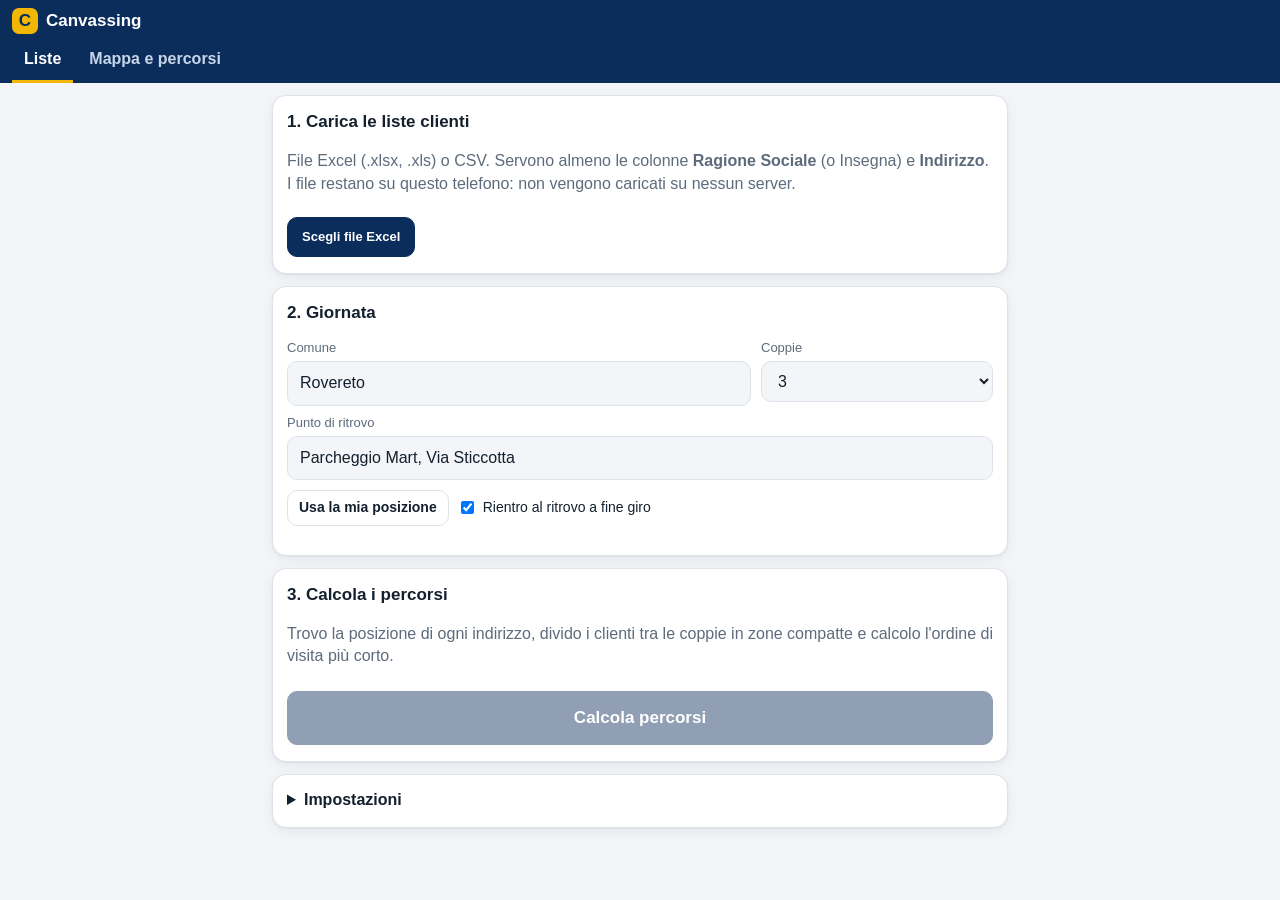
==== index.html @ 91e6b1b4 "Pagina guidata per collegare il Foglio Google da iPhone Co-Authored-By: Claude Opus 5.5 <noreply@ant" ====
<!doctype html>
<html lang="it">
<head>
<meta charset="utf-8">
<meta name="viewport" content="width=device-width,initial-scale=1,viewport-fit=cover">
<meta name="robots" content="noindex,nofollow">
<meta name="apple-mobile-web-app-capable" content="yes">
<meta name="mobile-web-app-capable" content="yes">
<meta name="apple-mobile-web-app-title" content="Canvassing">
<meta name="theme-color" content="#0b2d5b">
<title>Canvassing</title>
<link rel="icon" href="icon.png">
<link rel="apple-touch-icon" href="icon.png">
<link rel="manifest" href="manifest.json">
<link rel="stylesheet" href="vendor/leaflet.css">
<link rel="stylesheet" href="app.css?v=4">
</head>
<body>
<header id="top">
  <div class="brand"><span class="logo">C</span><span id="title">Canvassing</span></div>
  <nav id="tabs" class="tabs"></nav>
</header>

<main>
  <!-- Pagina liste (solo responsabile) -->
  <section id="pg-liste" class="page">
    <div class="card">
      <h2>1. Carica le liste clienti</h2>
      <p class="muted">File Excel (.xlsx, .xls) o CSV. Servono almeno le colonne <b>Ragione Sociale</b> (o Insegna) e <b>Indirizzo</b>. I file restano su questo telefono: non vengono caricati su nessun server.</p>
      <label class="btn primary file"><input id="file" type="file" accept=".xlsx,.xls,.xlsm,.csv,application/vnd.openxmlformats-officedocument.spreadsheetml.sheet,application/vnd.ms-excel,text/csv" multiple>Scegli file Excel</label>
      <div id="files"></div>
    </div>

    <div class="card">
      <h2>2. Giornata</h2>
      <div class="grid2">
        <label>Comune<input id="s-city" type="text" placeholder="es. Rovereto"></label>
        <label>Coppie<select id="s-k"><option>1</option><option>2</option><option selected>3</option><option>4</option><option>5</option><option>6</option></select></label>
      </div>
      <label>Punto di ritrovo<input id="s-meet" type="text" placeholder="es. Parcheggio Mart, Via Sticcotta"></label>
      <div class="row">
        <button id="b-meet-gps" class="btn small">Usa la mia posizione</button>
        <label class="chk"><input id="s-ret" type="checkbox" checked> Rientro al ritrovo a fine giro</label>
      </div>
      <p id="meet-info" class="muted small"></p>
    </div>

    <div class="card">
      <h2>3. Calcola i percorsi</h2>
      <p class="muted">Trovo la posizione di ogni indirizzo, divido i clienti tra le coppie in zone compatte e calcolo l'ordine di visita più corto.</p>
      <button id="b-calc" class="btn primary big" disabled>Calcola percorsi</button>
      <div id="progress" class="progress hidden"><div class="bar"><i></i></div><span></span></div>
      <div id="calc-msg"></div>
    </div>

    <div class="card">
      <details>
        <summary>Impostazioni</summary>
        <h3 class="sub">Esiti in tempo reale</h3>
        <p class="muted small">Incolla il link dell'app web del tuo Foglio Google (finisce con <b>/exec</b>). Gli esiti segnati dalle coppie arrivano nel foglio e nella tua mappa. Funziona per i percorsi calcolati e i link inviati dopo averlo salvato.</p>
        <label>Link Foglio Google<input id="s-sync" type="url" autocomplete="off" spellcheck="false" placeholder="https://script.google.com/macros/s/…/exec"></label>
        <div class="row"><button id="b-sync" class="btn small">Salva e prova il collegamento</button><a class="btn small ghost" href="setup.html">Come ottengo il link?</a></div>
        <div id="sheet-link" class="row"></div>
        <hr>
        <h3 class="sub">Mappa</h3>
        <p class="muted small">Di base l'app usa la mappa gratuita OpenStreetMap. Se hai una chiave API di Google Maps (Maps JavaScript API + Geocoding API), incollala qui: viene salvata solo su questo telefono.</p>
        <label>Chiave Google Maps (facoltativa)<input id="s-gkey" type="text" autocomplete="off" spellcheck="false" placeholder="AIza…"></label>
        <div class="row"><button id="b-gkey" class="btn small">Salva chiave</button><button id="b-gkey-del" class="btn small ghost">Torna a OpenStreetMap</button></div>
        <hr>
        <button id="b-reset" class="btn small danger">Cancella liste e percorsi da questo telefono</button>
      </details>
    </div>
  </section>

  <!-- Pagina mappa / itinerario -->
  <section id="pg-mappa" class="page hidden">
    <div id="mapwrap">
      <div id="map"></div>
      <div class="mapbtns">
        <button id="b-locate" class="mbtn" title="La mia posizione" aria-label="La mia posizione">◎</button>
        <button id="b-expand" class="mbtn" title="Ingrandisci mappa" aria-label="Ingrandisci mappa">⤢</button>
      </div>
      <div id="mapnote" class="mapnote"></div>
    </div>
    <div id="pairbar" class="pairbar"></div>
    <div id="panel"></div>
  </section>
</main>

<div id="toast" class="toast hidden"></div>
<div id="sheet" class="sheet hidden"><div class="sheet-in"></div></div>

<script src="vendor/leaflet.js"></script>
<script src="vendor/lz-string.min.js"></script>
<script src="app.js?v=4"></script>
</body>
</html>
---- vendor/leaflet.css ----
/* required styles */

.leaflet-pane,
.leaflet-tile,
.leaflet-marker-icon,
.leaflet-marker-shadow,
.leaflet-tile-container,
.leaflet-pane > svg,
.leaflet-pane > canvas,
.leaflet-zoom-box,
.leaflet-image-layer,
.leaflet-layer {
	position: absolute;
	left: 0;
	top: 0;
	}
.leaflet-container {
	overflow: hidden;
	}
.leaflet-tile,
.leaflet-marker-icon,
.leaflet-marker-shadow {
	-webkit-user-select: none;
	   -moz-user-select: none;
	        user-select: none;
	  -webkit-user-drag: none;
	}
/* Prevents IE11 from highlighting tiles in blue */
.leaflet-tile::selection {
	background: transparent;
}
/* Safari renders non-retina tile on retina better with this, but Chrome is worse */
.leaflet-safari .leaflet-tile {
	image-rendering: -webkit-optimize-contrast;
	}
/* hack that prevents hw layers "stretching" when loading new tiles */
.leaflet-safari .leaflet-tile-container {
	width: 1600px;
	height: 1600px;
	-webkit-transform-origin: 0 0;
	}
.leaflet-marker-icon,
.leaflet-marker-shadow {
	display: block;
	}
/* .leaflet-container svg: reset svg max-width decleration shipped in Joomla! (joomla.org) 3.x */
/* .leaflet-container img: map is broken in FF if you have max-width: 100% on tiles */
.leaflet-container .leaflet-overlay-pane svg {
	max-width: none !important;
	max-height: none !important;
	}
.leaflet-container .leaflet-marker-pane img,
.leaflet-container .leaflet-shadow-pane img,
.leaflet-container .leaflet-tile-pane img,
.leaflet-container img.leaflet-image-layer,
.leaflet-container .leaflet-tile {
	max-width: none !important;
	max-height: none !important;
	width: auto;
	padding: 0;
	}

.leaflet-container img.leaflet-tile {
	/* See: https://bugs.chromium.org/p/chromium/issues/detail?id=600120 */
	mix-blend-mode: plus-lighter;
}

.leaflet-container.leaflet-touch-zoom {
	-ms-touch-action: pan-x pan-y;
	touch-action: pan-x pan-y;
	}
.leaflet-container.leaflet-touch-drag {
	-ms-touch-action: pinch-zoom;
	/* Fallback for FF which doesn't support pinch-zoom */
	touch-action: none;
	touch-action: pinch-zoom;
}
.leaflet-container.leaflet-touch-drag.leaflet-touch-zoom {
	-ms-touch-action: none;
	touch-action: none;
}
.leaflet-container {
	-webkit-tap-highlight-color: transparent;
}
.leaflet-container a {
	-webkit-tap-highlight-color: rgba(51, 181, 229, 0.4);
}
.leaflet-tile {
	filter: inherit;
	visibility: hidden;
	}
.leaflet-tile-loaded {
	visibility: inherit;
	}
.leaflet-zoom-box {
	width: 0;
	height: 0;
	-moz-box-sizing: border-box;
	     box-sizing: border-box;
	z-index: 800;
	}
/* workaround for https://bugzilla.mozilla.org/show_bug.cgi?id=888319 */
.leaflet-overlay-pane svg {
	-moz-user-select: none;
	}

.leaflet-pane         { z-index: 400; }

.leaflet-tile-pane    { z-index: 200; }
.leaflet-overlay-pane { z-index: 400; }
.leaflet-shadow-pane  { z-index: 500; }
.leaflet-marker-pane  { z-index: 600; }
.leaflet-tooltip-pane   { z-index: 650; }
.leaflet-popup-pane   { z-index: 700; }

.leaflet-map-pane canvas { z-index: 100; }
.leaflet-map-pane svg    { z-index: 200; }

.leaflet-vml-shape {
	width: 1px;
	height: 1px;
	}
.lvml {
	behavior: url(#default#VML);
	display: inline-block;
	position: absolute;
	}


/* control positioning */

.leaflet-control {
	position: relative;
	z-index: 800;
	pointer-events: visiblePainted; /* IE 9-10 doesn't have auto */
	pointer-events: auto;
	}
.leaflet-top,
.leaflet-bottom {
	position: absolute;
	z-index: 1000;
	pointer-events: none;
	}
.leaflet-top {
	top: 0;
	}
.leaflet-right {
	right: 0;
	}
.leaflet-bottom {
	bottom: 0;
	}
.leaflet-left {
	left: 0;
	}
.leaflet-control {
	float: left;
	clear: both;
	}
.leaflet-right .leaflet-control {
	float: right;
	}
.leaflet-top .leaflet-control {
	margin-top: 10px;
	}
.leaflet-bottom .leaflet-control {
	margin-bottom: 10px;
	}
.leaflet-left .leaflet-control {
	margin-left: 10px;
	}
.leaflet-right .leaflet-control {
	margin-right: 10px;
	}


/* zoom and fade animations */

.leaflet-fade-anim .leaflet-popup {
	opacity: 0;
	-webkit-transition: opacity 0.2s linear;
	   -moz-transition: opacity 0.2s linear;
	        transition: opacity 0.2s linear;
	}
.leaflet-fade-anim .leaflet-map-pane .leaflet-popup {
	opacity: 1;
	}
.leaflet-zoom-animated {
	-webkit-transform-origin: 0 0;
	    -ms-transform-origin: 0 0;
	        transform-origin: 0 0;
	}
svg.leaflet-zoom-animated {
	will-change: transform;
}

.leaflet-zoom-anim .leaflet-zoom-animated {
	-webkit-transition: -webkit-transform 0.25s cubic-bezier(0,0,0.25,1);
	   -moz-transition:    -moz-transform 0.25s cubic-bezier(0,0,0.25,1);
	        transition:         transform 0.25s cubic-bezier(0,0,0.25,1);
	}
.leaflet-zoom-anim .leaflet-tile,
.leaflet-pan-anim .leaflet-tile {
	-webkit-transition: none;
	   -moz-transition: none;
	        transition: none;
	}

.leaflet-zoom-anim .leaflet-zoom-hide {
	visibility: hidden;
	}


/* cursors */

.leaflet-interactive {
	cursor: pointer;
	}
.leaflet-grab {
	cursor: -webkit-grab;
	cursor:    -moz-grab;
	cursor:         grab;
	}
.leaflet-crosshair,
.leaflet-crosshair .leaflet-interactive {
	cursor: crosshair;
	}
.leaflet-popup-pane,
.leaflet-control {
	cursor: auto;
	}
.leaflet-dragging .leaflet-grab,
.leaflet-dragging .leaflet-grab .leaflet-interactive,
.leaflet-dragging .leaflet-marker-draggable {
	cursor: move;
	cursor: -webkit-grabbing;
	cursor:    -moz-grabbing;
	cursor:         grabbing;
	}

/* marker & overlays interactivity */
.leaflet-marker-icon,
.leaflet-marker-shadow,
.leaflet-image-layer,
.leaflet-pane > svg path,
.leaflet-tile-container {
	pointer-events: none;
	}

.leaflet-marker-icon.leaflet-interactive,
.leaflet-image-layer.leaflet-interactive,
.leaflet-pane > svg path.leaflet-interactive,
svg.leaflet-image-layer.leaflet-interactive path {
	pointer-events: visiblePainted; /* IE 9-10 doesn't have auto */
	pointer-events: auto;
	}

/* visual tweaks */

.leaflet-container {
	background: #ddd;
	outline-offset: 1px;
	}
.leaflet-container a {
	color: #0078A8;
	}
.leaflet-zoom-box {
	border: 2px dotted #38f;
	background: rgba(255,255,255,0.5);
	}


/* general typography */
.leaflet-container {
	font-family: "Helvetica Neue", Arial, Helvetica, sans-serif;
	font-size: 12px;
	font-size: 0.75rem;
	line-height: 1.5;
	}


/* general toolbar styles */

.leaflet-bar {
	box-shadow: 0 1px 5px rgba(0,0,0,0.65);
	border-radius: 4px;
	}
.leaflet-bar a {
	background-color: #fff;
	border-bottom: 1px solid #ccc;
	width: 26px;
	height: 26px;
	line-height: 26px;
	display: block;
	text-align: center;
	text-decoration: none;
	color: black;
	}
.leaflet-bar a,
.leaflet-control-layers-toggle {
	background-position: 50% 50%;
	background-repeat: no-repeat;
	display: block;
	}
.leaflet-bar a:hover,
.leaflet-bar a:focus {
	background-color: #f4f4f4;
	}
.leaflet-bar a:first-child {
	border-top-left-radius: 4px;
	border-top-right-radius: 4px;
	}
.leaflet-bar a:last-child {
	border-bottom-left-radius: 4px;
	border-bottom-right-radius: 4px;
	border-bottom: none;
	}
.leaflet-bar a.leaflet-disabled {
	cursor: default;
	background-color: #f4f4f4;
	color: #bbb;
	}

.leaflet-touch .leaflet-bar a {
	width: 30px;
	height: 30px;
	line-height: 30px;
	}
.leaflet-touch .leaflet-bar a:first-child {
	border-top-left-radius: 2px;
	border-top-right-radius: 2px;
	}
.leaflet-touch .leaflet-bar a:last-child {
	border-bottom-left-radius: 2px;
	border-bottom-right-radius: 2px;
	}

/* zoom control */

.leaflet-control-zoom-in,
.leaflet-control-zoom-out {
	font: bold 18px 'Lucida Console', Monaco, monospace;
	text-indent: 1px;
	}

.leaflet-touch .leaflet-control-zoom-in, .leaflet-touch .leaflet-control-zoom-out  {
	font-size: 22px;
	}


/* layers control */

.leaflet-control-layers {
	box-shadow: 0 1px 5px rgba(0,0,0,0.4);
	background: #fff;
	border-radius: 5px;
	}
.leaflet-control-layers-toggle {
	background-image: url(images/layers.png);
	width: 36px;
	height: 36px;
	}
.leaflet-retina .leaflet-control-layers-toggle {
	background-image: url(images/layers-2x.png);
	background-size: 26px 26px;
	}
.leaflet-touch .leaflet-control-layers-toggle {
	width: 44px;
	height: 44px;
	}
.leaflet-control-layers .leaflet-control-layers-list,
.leaflet-control-layers-expanded .leaflet-control-layers-toggle {
	display: none;
	}
.leaflet-control-layers-expanded .leaflet-control-layers-list {
	display: block;
	position: relative;
	}
.leaflet-control-layers-expanded {
	padding: 6px 10px 6px 6px;
	color: #333;
	background: #fff;
	}
.leaflet-control-layers-scrollbar {
	overflow-y: scroll;
	overflow-x: hidden;
	padding-right: 5px;
	}
.leaflet-control-layers-selector {
	margin-top: 2px;
	position: relative;
	top: 1px;
	}
.leaflet-control-layers label {
	display: block;
	font-size: 13px;
	font-size: 1.08333em;
	}
.leaflet-control-layers-separator {
	height: 0;
	border-top: 1px solid #ddd;
	margin: 5px -10px 5px -6px;
	}

/* Default icon URLs */
.leaflet-default-icon-path { /* used only in path-guessing heuristic, see L.Icon.Default */
	background-image: url(images/marker-icon.png);
	}


/* attribution and scale controls */

.leaflet-container .leaflet-control-attribution {
	background: #fff;
	background: rgba(255, 255, 255, 0.8);
	margin: 0;
	}
.leaflet-control-attribution,
.leaflet-control-scale-line {
	padding: 0 5px;
	color: #333;
	line-height: 1.4;
	}
.leaflet-control-attribution a {
	text-decoration: none;
	}
.leaflet-control-attribution a:hover,
.leaflet-control-attribution a:focus {
	text-decoration: underline;
	}
.leaflet-attribution-flag {
	display: inline !important;
	vertical-align: baseline !important;
	width: 1em;
	height: 0.6669em;
	}
.leaflet-left .leaflet-control-scale {
	margin-left: 5px;
	}
.leaflet-bottom .leaflet-control-scale {
	margin-bottom: 5px;
	}
.leaflet-control-scale-line {
	border: 2px solid #777;
	border-top: none;
	line-height: 1.1;
	padding: 2px 5px 1px;
	white-space: nowrap;
	-moz-box-sizing: border-box;
	     box-sizing: border-box;
	background: rgba(255, 255, 255, 0.8);
	text-shadow: 1px 1px #fff;
	}
.leaflet-control-scale-line:not(:first-child) {
	border-top: 2px solid #777;
	border-bottom: none;
	margin-top: -2px;
	}
.leaflet-control-scale-line:not(:first-child):not(:last-child) {
	border-bottom: 2px solid #777;
	}

.leaflet-touch .leaflet-control-attribution,
.leaflet-touch .leaflet-control-layers,
.leaflet-touch .leaflet-bar {
	box-shadow: none;
	}
.leaflet-touch .leaflet-control-layers,
.leaflet-touch .leaflet-bar {
	border: 2px solid rgba(0,0,0,0.2);
	background-clip: padding-box;
	}


/* popup */

.leaflet-popup {
	position: absolute;
	text-align: center;
	margin-bottom: 20px;
	}
.leaflet-popup-content-wrapper {
	padding: 1px;
	text-align: left;
	border-radius: 12px;
	}
.leaflet-popup-content {
	margin: 13px 24px 13px 20px;
	line-height: 1.3;
	font-size: 13px;
	font-size: 1.08333em;
	min-height: 1px;
	}
.leaflet-popup-content p {
	margin: 17px 0;
	margin: 1.3em 0;
	}
.leaflet-popup-tip-container {
	width: 40px;
	height: 20px;
	position: absolute;
	left: 50%;
	margin-top: -1px;
	margin-left: -20px;
	overflow: hidden;
	pointer-events: none;
	}
.leaflet-popup-tip {
	width: 17px;
	height: 17px;
	padding: 1px;

	margin: -10px auto 0;
	pointer-events: auto;

	-webkit-transform: rotate(45deg);
	   -moz-transform: rotate(45deg);
	    -ms-transform: rotate(45deg);
	        transform: rotate(45deg);
	}
.leaflet-popup-content-wrapper,
.leaflet-popup-tip {
	background: white;
	color: #333;
	box-shadow: 0 3px 14px rgba(0,0,0,0.4);
	}
.leaflet-container a.leaflet-popup-close-button {
	position: absolute;
	top: 0;
	right: 0;
	border: none;
	text-align: center;
	width: 24px;
	height: 24px;
	font: 16px/24px Tahoma, Verdana, sans-serif;
	color: #757575;
	text-decoration: none;
	background: transparent;
	}
.leaflet-container a.leaflet-popup-close-button:hover,
.leaflet-container a.leaflet-popup-close-button:focus {
	color: #585858;
	}
.leaflet-popup-scrolled {
	overflow: auto;
	}

.leaflet-oldie .leaflet-popup-content-wrapper {
	-ms-zoom: 1;
	}
.leaflet-oldie .leaflet-popup-tip {
	width: 24px;
	margin: 0 auto;

	-ms-filter: "progid:DXImageTransform.Microsoft.Matrix(M11=0.70710678, M12=0.70710678, M21=-0.70710678, M22=0.70710678)";
	filter: progid:DXImageTransform.Microsoft.Matrix(M11=0.70710678, M12=0.70710678, M21=-0.70710678, M22=0.70710678);
	}

.leaflet-oldie .leaflet-control-zoom,
.leaflet-oldie .leaflet-control-layers,
.leaflet-oldie .leaflet-popup-content-wrapper,
.leaflet-oldie .leaflet-popup-tip {
	border: 1px solid #999;
	}


/* div icon */

.leaflet-div-icon {
	background: #fff;
	border: 1px solid #666;
	}


/* Tooltip */
/* Base styles for the element that has a tooltip */
.leaflet-tooltip {
	position: absolute;
	padding: 6px;
	background-color: #fff;
	border: 1px solid #fff;
	border-radius: 3px;
	color: #222;
	white-space: nowrap;
	-webkit-user-select: none;
	-moz-user-select: none;
	-ms-user-select: none;
	user-select: none;
	pointer-events: none;
	box-shadow: 0 1px 3px rgba(0,0,0,0.4);
	}
.leaflet-tooltip.leaflet-interactive {
	cursor: pointer;
	pointer-events: auto;
	}
.leaflet-tooltip-top:before,
.leaflet-tooltip-bottom:before,
.leaflet-tooltip-left:before,
.leaflet-tooltip-right:before {
	position: absolute;
	pointer-events: none;
	border: 6px solid transparent;
	background: transparent;
	content: "";
	}

/* Directions */

.leaflet-tooltip-bottom {
	margin-top: 6px;
}
.leaflet-tooltip-top {
	margin-top: -6px;
}
.leaflet-tooltip-bottom:before,
.leaflet-tooltip-top:before {
	left: 50%;
	margin-left: -6px;
	}
.leaflet-tooltip-top:before {
	bottom: 0;
	margin-bottom: -12px;
	border-top-color: #fff;
	}
.leaflet-tooltip-bottom:before {
	top: 0;
	margin-top: -12px;
	margin-left: -6px;
	border-bottom-color: #fff;
	}
.leaflet-tooltip-left {
	margin-left: -6px;
}
.leaflet-tooltip-right {
	margin-left: 6px;
}
.leaflet-tooltip-left:before,
.leaflet-tooltip-right:before {
	top: 50%;
	margin-top: -6px;
	}
.leaflet-tooltip-left:before {
	right: 0;
	margin-right: -12px;
	border-left-color: #fff;
	}
.leaflet-tooltip-right:before {
	left: 0;
	margin-left: -12px;
	border-right-color: #fff;
	}

/* Printing */

@media print {
	/* Prevent printers from removing background-images of controls. */
	.leaflet-control {
		-webkit-print-color-adjust: exact;
		print-color-adjust: exact;
		}
	}
---- app.css ----
:root{
  --bg:#f3f5f8; --card:#fff; --ink:#14202e; --muted:#5d6b7c; --line:#dde3ea;
  --brand:#0b2d5b; --accent:#f2b705; --ok:#15803d; --ko:#b91c1c; --warn:#b45309;
  --r:14px; --sh:0 1px 2px rgba(10,30,60,.06),0 4px 14px rgba(10,30,60,.06);
}
@media (prefers-color-scheme: dark){
  :root{ --bg:#0e141b; --card:#18212c; --ink:#e8eef5; --muted:#9aa8b8; --line:#2a3644; --brand:#0b2d5b; --sh:none; }
}
*{box-sizing:border-box}
html,body{margin:0;min-height:100%}
body{-webkit-tap-highlight-color:transparent;overscroll-behavior-y:none;background:var(--bg);color:var(--ink);font:16px/1.4 -apple-system,BlinkMacSystemFont,"Segoe UI",Roboto,Helvetica,Arial,sans-serif;-webkit-text-size-adjust:100%}
button,input,select{font:inherit;color:inherit}
header{position:sticky;top:0;z-index:1000;background:var(--brand);color:#fff;padding:calc(env(safe-area-inset-top) + 8px) 12px 0}
.brand{display:flex;align-items:center;gap:8px;font-weight:700;font-size:17px;padding-bottom:6px}
.logo{display:inline-grid;place-items:center;width:26px;height:26px;border-radius:7px;background:var(--accent);color:var(--brand);font-weight:800}
.tabs{display:flex;gap:4px;overflow-x:auto}
.tabs button{background:none;border:0;color:#c9d6ea;padding:8px 12px 10px;border-bottom:3px solid transparent;font-weight:600;white-space:nowrap}
.tabs button.on{color:#fff;border-color:var(--accent)}
main{max-width:760px;margin:0 auto}
.page{padding:12px 12px calc(24px + env(safe-area-inset-bottom))}
#pg-mappa{padding:0}
.hidden{display:none!important}
.card{background:var(--card);border-radius:var(--r);box-shadow:var(--sh);padding:14px 14px 16px;margin-bottom:12px;border:1px solid var(--line)}
.card h2{font-size:17px;margin:0 0 6px}
.muted{color:var(--muted)} .small{font-size:13px}
label{display:block;font-size:13px;color:var(--muted);margin:8px 0 0}
label input[type=text],label input[type=url],label select{display:block;width:100%;margin-top:4px;padding:10px 12px;border:1px solid var(--line);border-radius:10px;background:var(--bg);font-size:16px;color:var(--ink)}
.grid2{display:grid;grid-template-columns:2fr 1fr;gap:10px}
.row{display:flex;flex-wrap:wrap;gap:8px;align-items:center;margin-top:10px}
.chk{display:flex;align-items:center;gap:6px;margin:0;font-size:14px;color:var(--ink)}
.btn{display:inline-flex;align-items:center;justify-content:center;gap:6px;border:1px solid var(--line);background:var(--card);border-radius:10px;padding:10px 14px;font-weight:600;cursor:pointer;text-decoration:none;color:var(--ink)}
.btn.primary{background:var(--brand);border-color:var(--brand);color:#fff}
.btn.big{width:100%;padding:14px;font-size:17px;margin-top:8px}
.btn.small{padding:7px 11px;font-size:14px}
.btn.ghost{background:transparent}
.btn.danger{color:var(--ko);border-color:#f3c4c4}
.btn:disabled{opacity:.45}
.btn.file{position:relative;overflow:hidden;margin-top:6px}
.btn.file input{position:absolute;inset:0;opacity:0}
hr{border:0;border-top:1px solid var(--line);margin:14px 0}
details summary{font-weight:700;cursor:pointer}
.filerow{display:flex;gap:8px;align-items:center;border:1px solid var(--line);border-radius:10px;padding:8px 10px;margin-top:8px}
.filerow .nm{flex:1;min-width:0}
.filerow .nm b{display:block;overflow:hidden;text-overflow:ellipsis;white-space:nowrap}
.filerow input{width:74px;padding:6px 8px;border:1px solid var(--line);border-radius:8px;background:var(--bg);text-transform:uppercase;font-size:14px}
.filerow button{border:0;background:none;color:var(--ko);font-size:20px;padding:4px}
.progress{margin-top:12px}
.progress .bar{height:8px;background:var(--line);border-radius:5px;overflow:hidden}
.progress .bar i{display:block;height:100%;width:0;background:var(--accent);transition:width .2s}
.progress span{font-size:13px;color:var(--muted)}
.msg{margin-top:10px;padding:10px 12px;border-radius:10px;font-size:14px;background:var(--bg)}
.msg.warn{background:#fff6e5;color:#7a4a00} .msg.err{background:#fde8e8;color:#8a1111} .msg.ok{background:#e7f6ec;color:#11592c}
@media (prefers-color-scheme: dark){.msg.warn{background:#3a2c10;color:#ffd58a}.msg.err{background:#3d1717;color:#ffb4b4}.msg.ok{background:#12301e;color:#9be2b4}}

/* mappa */
#mapwrap{position:relative;height:46vh;min-height:260px;background:#dfe5ea}
#mapwrap.full{height:calc(100vh - var(--hh,92px));height:calc(100dvh - var(--hh,92px))}
#map{position:absolute;inset:0}
.mapbtns{position:absolute;right:10px;top:10px;z-index:900;display:flex;flex-direction:column;gap:8px}
.mbtn{width:42px;height:42px;border-radius:21px;border:0;background:#fff;color:#0b2d5b;font-size:21px;box-shadow:0 2px 8px rgba(0,0,0,.25)}
.mapnote{position:absolute;left:8px;bottom:6px;z-index:900;font-size:11px;background:rgba(255,255,255,.85);color:#333;padding:2px 6px;border-radius:6px;max-width:70%}
.mapnote:empty{display:none}
.pin{width:28px;height:28px;border-radius:50%;color:#fff;font:700 13px/24px -apple-system,Segoe UI,Roboto,sans-serif;text-align:center;border:2px solid #fff;box-shadow:0 1px 4px rgba(0,0,0,.45)}
.pin.done{opacity:.45}
.pin.sel{transform:scale(1.25);box-shadow:0 0 0 4px rgba(242,183,5,.8)}
.pin.meet{background:#111!important;width:30px;height:30px;line-height:26px;border-radius:8px}
.me{width:18px;height:18px;border-radius:50%;background:#1a73e8;border:3px solid #fff;box-shadow:0 0 0 6px rgba(26,115,232,.25)}
.leaflet-div-icon{background:none;border:0}

.pairbar{display:flex;gap:6px;overflow-x:auto;padding:10px 12px;background:var(--card);border-bottom:1px solid var(--line);position:sticky;top:var(--hh,84px);z-index:800}
.pairbar button{flex:0 0 auto;border:2px solid var(--c,#999);background:transparent;color:var(--ink);border-radius:20px;padding:6px 12px;font-weight:700;font-size:14px}
.pairbar button.on{background:var(--c);color:#fff}
#panel{padding:10px 12px calc(30px + env(safe-area-inset-bottom))}
.sum{display:flex;flex-wrap:wrap;gap:8px 14px;font-size:14px;color:var(--muted);margin:2px 0 10px}
.sum b{color:var(--ink)}
.acts{display:flex;flex-wrap:wrap;gap:8px;margin-bottom:12px}
.next{border:2px solid var(--accent);background:var(--card);border-radius:var(--r);padding:12px;margin-bottom:12px}
.next h3{margin:0 0 4px;font-size:13px;text-transform:uppercase;letter-spacing:.04em;color:var(--warn)}
.stop{background:var(--card);border:1px solid var(--line);border-radius:var(--r);margin-bottom:10px;overflow:hidden}
.stop.sel{border-color:var(--accent);box-shadow:0 0 0 2px var(--accent)}
.stop .hd{display:flex;gap:10px;align-items:flex-start;padding:10px 12px 6px}
.num{flex:0 0 auto;width:30px;height:30px;border-radius:50%;color:#fff;font-weight:800;display:grid;place-items:center;font-size:14px}
.stop .addr{font-weight:700}
.stop .meta{font-size:12px;color:var(--muted)}
.prec-via{color:var(--warn)} .prec-zona{color:var(--ko)}
.acc{padding:8px 12px;border-top:1px dashed var(--line)}
.acc .rs{font-weight:600}
.tag{display:inline-block;font-size:11px;font-weight:700;padding:1px 6px;border-radius:5px;background:#e6edf7;color:#0b2d5b;margin-right:4px;vertical-align:1px}
.tag.NBC{background:#fde9cf;color:#8a4b00}
.esiti{display:flex;flex-wrap:wrap;gap:6px;margin-top:8px}
.esiti button{border:1px solid var(--line);background:var(--bg);border-radius:16px;padding:5px 10px;font-size:13px;font-weight:600}
.esiti button.on{background:var(--brand);border-color:var(--brand);color:#fff}
.esiti button.on[data-e="Interessato"],.esiti button.on[data-e="Tessera / ordine fatto"]{background:var(--ok);border-color:var(--ok)}
.esiti button.on[data-e="Non interessato"],.esiti button.on[data-e="Chiuso / cessato"]{background:var(--ko);border-color:var(--ko)}
.note{width:100%;margin-top:6px;padding:7px 9px;border:1px solid var(--line);border-radius:8px;background:var(--bg);font-size:15px;color:var(--ink)}
.stop .ft{display:flex;gap:8px;padding:8px 12px 12px;flex-wrap:wrap}
.nav{background:#1a73e8;border-color:#1a73e8;color:#fff}
.mgr{display:flex;gap:6px;flex-wrap:wrap;align-items:center;font-size:13px;padding:0 12px 10px}
.mgr select{padding:5px 8px;border-radius:8px;border:1px solid var(--line);background:var(--bg);font-size:13px;color:var(--ink)}
.legs a{margin:0 6px 6px 0}
.toast{position:fixed;left:50%;bottom:calc(20px + env(safe-area-inset-bottom));transform:translateX(-50%);background:#14202e;color:#fff;padding:10px 16px;border-radius:12px;z-index:3000;font-size:14px;max-width:90vw;box-shadow:0 4px 16px rgba(0,0,0,.3)}
.sheet{position:fixed;inset:0;background:rgba(0,0,0,.45);z-index:2500;display:flex;align-items:flex-end;justify-content:center}
.sheet-in{background:var(--card);width:100%;max-width:640px;border-radius:18px 18px 0 0;padding:16px 16px calc(20px + env(safe-area-inset-bottom));max-height:85vh;overflow:auto}
.sheet-in h3{margin:0 0 10px}
.sheet-in .btn{width:100%;margin-top:8px}
.empty{text-align:center;padding:30px 16px;color:var(--muted)}
table.cl{width:100%;border-collapse:collapse;font-size:13px;margin-top:8px}
table.cl td{border-top:1px solid var(--line);padding:5px 4px;vertical-align:top}

/* fluidità */
button,a,.btn,select,label{touch-action:manipulation}
.btn,.esiti button,.pairbar button,.mbtn{transition:transform .08s ease,background-color .15s ease,color .15s ease,border-color .15s ease}
.btn:active,.esiti button:active,.pairbar button:active,.mbtn:active{transform:scale(.96)}
html{scroll-behavior:smooth}
#mapwrap{transition:height .28s ease}
.stop{content-visibility:auto;contain-intrinsic-size:auto 230px;transition:opacity .2s ease,box-shadow .2s ease,border-color .2s ease}
.stop.done{opacity:.75}
.stop.done .hd .num{filter:grayscale(.6)}
body.hide-done .stop.done{display:none}
.esiti{flex-wrap:nowrap;overflow-x:auto;-webkit-overflow-scrolling:touch;scrollbar-width:none;margin-right:-12px;padding-right:12px}
.esiti::-webkit-scrollbar{display:none}
.esiti button{flex:0 0 auto;min-height:36px}
.pairbar{scrollbar-width:none}.pairbar::-webkit-scrollbar{display:none}
.tabs{scrollbar-width:none}.tabs::-webkit-scrollbar{display:none}
.prec-ok{color:var(--ok)}
.leaflet-marker-icon .pin{transition:transform .15s ease,opacity .2s ease}
.leaflet-fade-anim .leaflet-tile{will-change:opacity}
.sheet{animation:fadein .15s ease}.sheet-in{animation:slideup .22s ease}
@keyframes fadein{from{opacity:0}}@keyframes slideup{from{transform:translateY(40px);opacity:.4}}
.sub{font-size:14px;margin:14px 0 2px}
.sync{display:inline-block;width:9px;height:9px;border-radius:50%;margin-right:5px;vertical-align:0;background:var(--ok)}
.sync.off{background:var(--warn)}
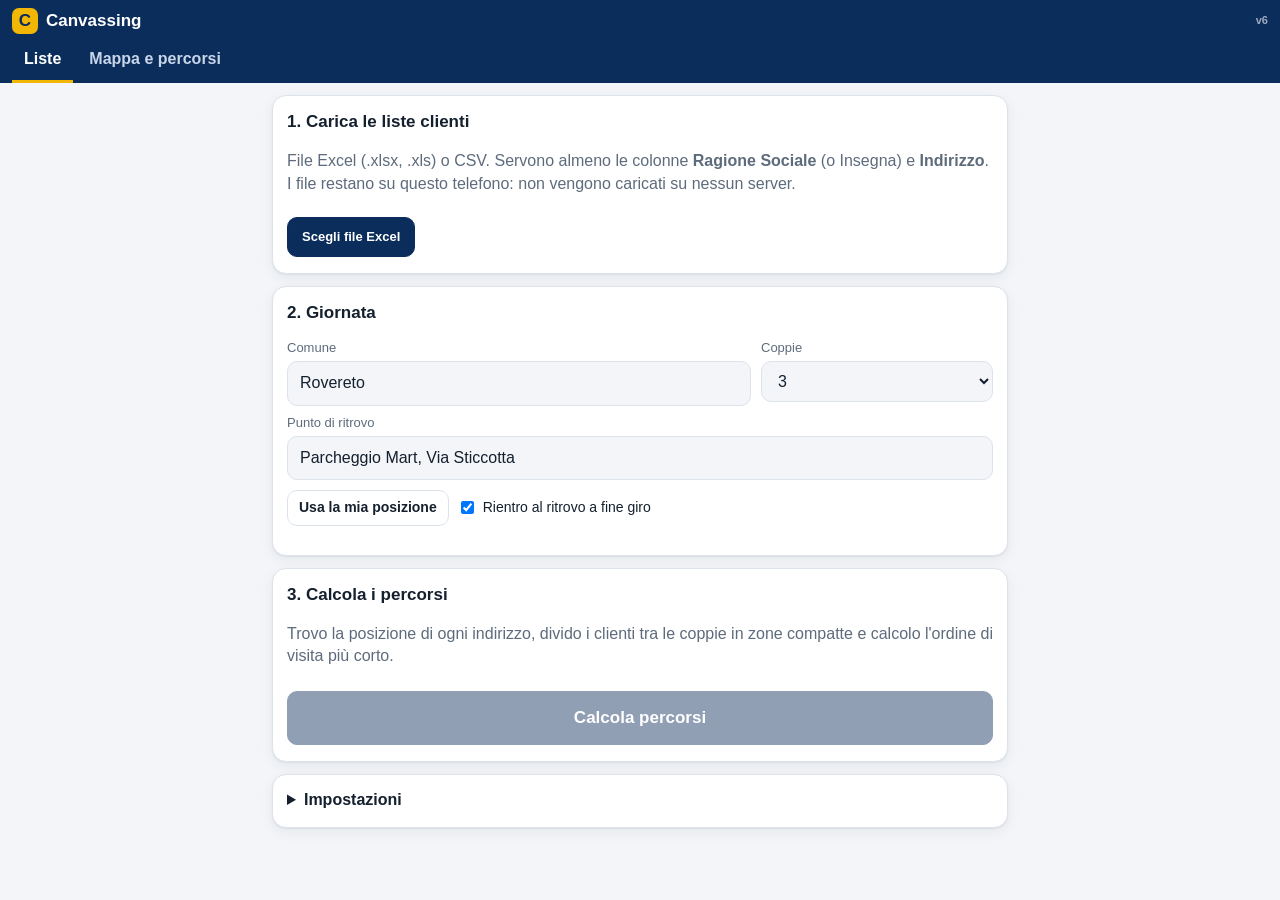
==== commit 451391c0: "Link coppie più corti e numero di versione visibile Co-Authored-By: Claude Opus 5.5 <noreply@anthrop" ====
--- a/index.html
+++ b/index.html
@@ -13,11 +13,11 @@
 <link rel="apple-touch-icon" href="icon.png">
 <link rel="manifest" href="manifest.json">
 <link rel="stylesheet" href="vendor/leaflet.css">
-<link rel="stylesheet" href="app.css?v=4">
+<link rel="stylesheet" href="app.css?v=6">
 </head>
 <body>
 <header id="top">
-  <div class="brand"><span class="logo">C</span><span id="title">Canvassing</span></div>
+  <div class="brand"><span class="logo">C</span><span id="title">Canvassing</span><span style="margin-left:auto;font-size:11px;font-weight:600;opacity:.6">v6</span></div>
   <nav id="tabs" class="tabs"></nav>
 </header>
 
@@ -92,6 +92,6 @@
 
 <script src="vendor/leaflet.js"></script>
 <script src="vendor/lz-string.min.js"></script>
-<script src="app.js?v=4"></script>
+<script src="app.js?v=6"></script>
 </body>
 </html>
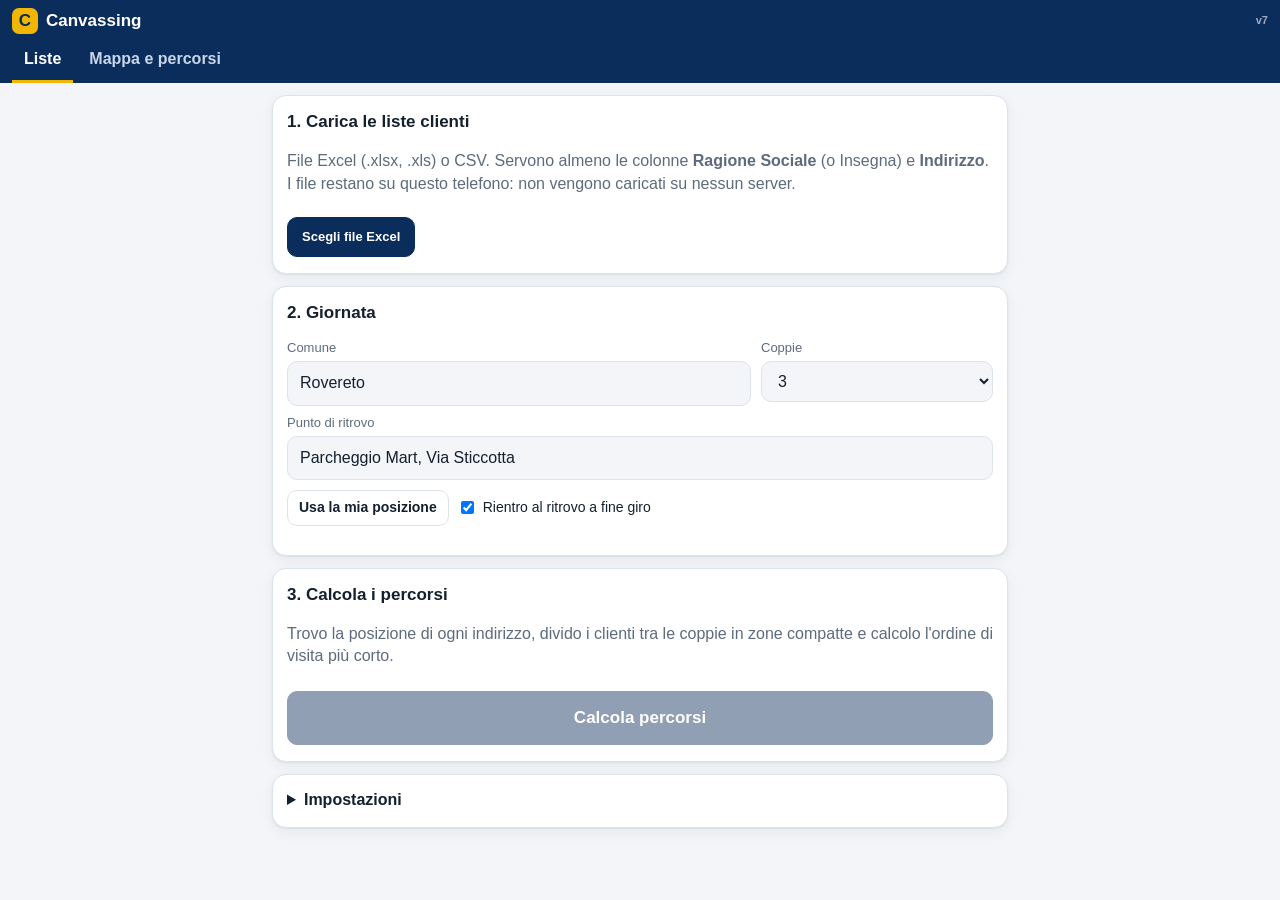
==== commit 1e7d113d: "v7: funziona con poco segnale, note salvate mentre si scrive, ID clienti univoci, link coppia protet" ====
--- a/index.html
+++ b/index.html
@@ -13,11 +13,11 @@
 <link rel="apple-touch-icon" href="icon.png">
 <link rel="manifest" href="manifest.json">
 <link rel="stylesheet" href="vendor/leaflet.css">
-<link rel="stylesheet" href="app.css?v=6">
+<link rel="stylesheet" href="app.css?v=7">
 </head>
 <body>
 <header id="top">
-  <div class="brand"><span class="logo">C</span><span id="title">Canvassing</span><span style="margin-left:auto;font-size:11px;font-weight:600;opacity:.6">v6</span></div>
+  <div class="brand"><span class="logo">C</span><span id="title">Canvassing</span><span style="margin-left:auto;font-size:11px;font-weight:600;opacity:.6">v7</span></div>
   <nav id="tabs" class="tabs"></nav>
 </header>
 
@@ -92,6 +92,6 @@
 
 <script src="vendor/leaflet.js"></script>
 <script src="vendor/lz-string.min.js"></script>
-<script src="app.js?v=6"></script>
+<script src="app.js?v=7"></script>
 </body>
 </html>
--- a/app.css
+++ b/app.css
@@ -130,3 +130,5 @@
 .sub{font-size:14px;margin:14px 0 2px}
 .sync{display:inline-block;width:9px;height:9px;border-radius:50%;margin-right:5px;vertical-align:0;background:var(--ok)}
 .sync.off{background:var(--warn)}
+.pbar{flex:1 1 100%;order:9;height:6px;border-radius:4px;background:var(--line);overflow:hidden}
+.pbar i{display:block;height:100%;width:0;border-radius:4px;transition:width .35s ease}
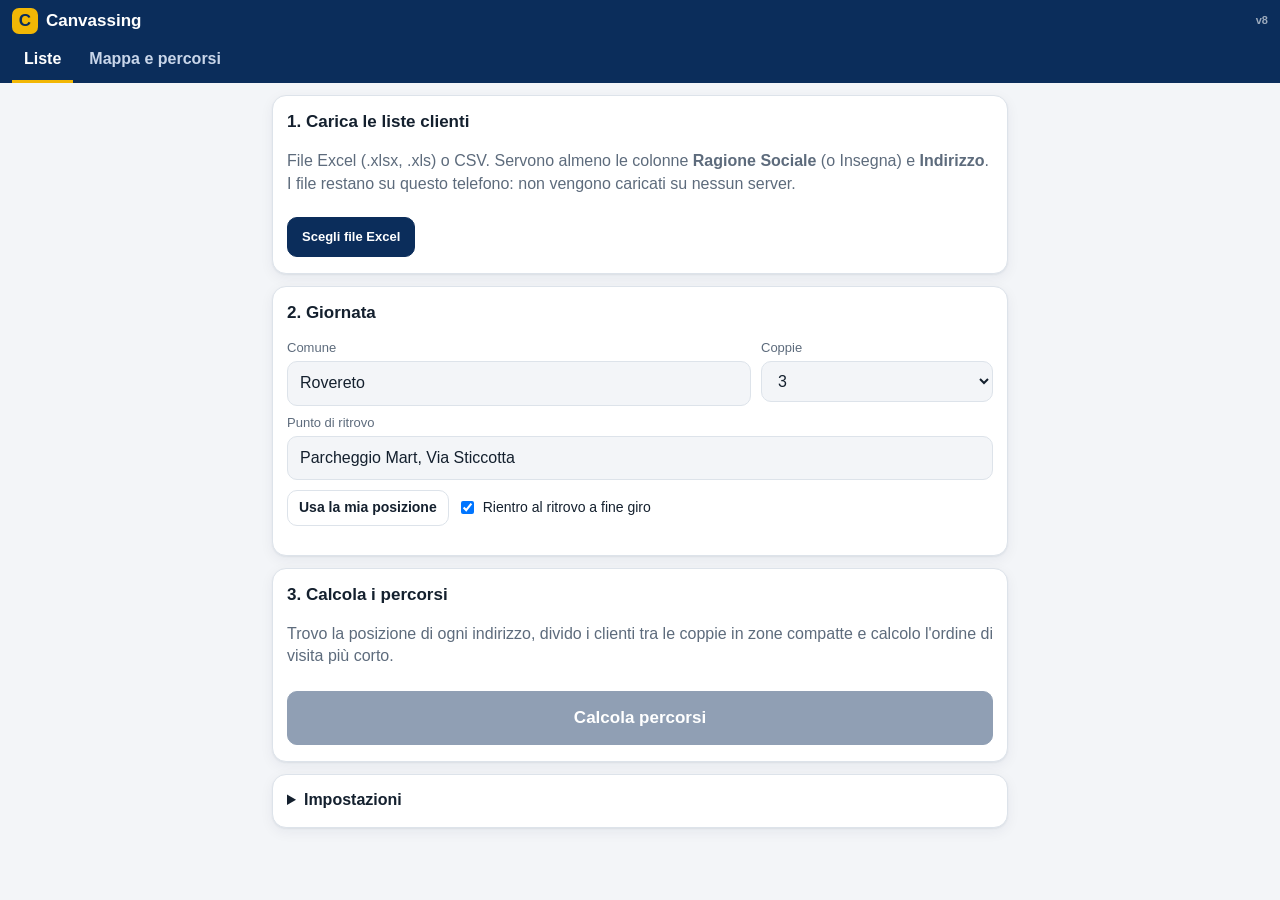
==== commit cf35584b: "v8: calcolo percorsi più veloce, giro ritrovabile senza link, tempo stimato, esiti più comodi da toc" ====
--- a/index.html
+++ b/index.html
@@ -13,11 +13,11 @@
 <link rel="apple-touch-icon" href="icon.png">
 <link rel="manifest" href="manifest.json">
 <link rel="stylesheet" href="vendor/leaflet.css">
-<link rel="stylesheet" href="app.css?v=7">
+<link rel="stylesheet" href="app.css?v=8">
 </head>
 <body>
 <header id="top">
-  <div class="brand"><span class="logo">C</span><span id="title">Canvassing</span><span style="margin-left:auto;font-size:11px;font-weight:600;opacity:.6">v7</span></div>
+  <div class="brand"><span class="logo">C</span><span id="title">Canvassing</span><span style="margin-left:auto;font-size:11px;font-weight:600;opacity:.6">v8</span></div>
   <nav id="tabs" class="tabs"></nav>
 </header>
 
@@ -92,6 +92,6 @@
 
 <script src="vendor/leaflet.js"></script>
 <script src="vendor/lz-string.min.js"></script>
-<script src="app.js?v=7"></script>
+<script src="app.js?v=8"></script>
 </body>
 </html>
--- a/app.css
+++ b/app.css
@@ -119,7 +119,7 @@
 body.hide-done .stop.done{display:none}
 .esiti{flex-wrap:nowrap;overflow-x:auto;-webkit-overflow-scrolling:touch;scrollbar-width:none;margin-right:-12px;padding-right:12px}
 .esiti::-webkit-scrollbar{display:none}
-.esiti button{flex:0 0 auto;min-height:36px}
+.esiti button{flex:0 0 auto;min-height:40px;padding:6px 12px}
 .pairbar{scrollbar-width:none}.pairbar::-webkit-scrollbar{display:none}
 .tabs{scrollbar-width:none}.tabs::-webkit-scrollbar{display:none}
 .prec-ok{color:var(--ok)}
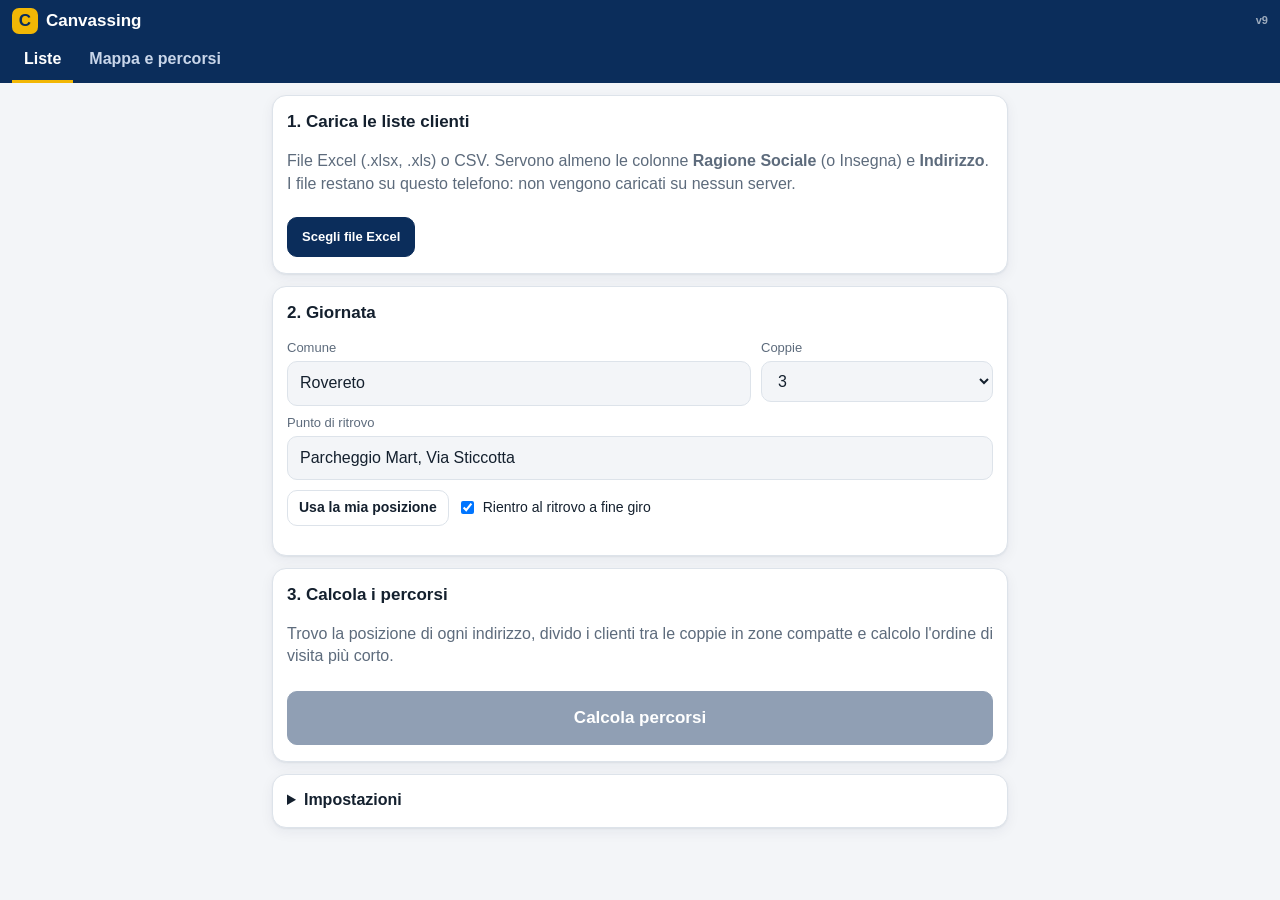
==== commit 9065ee6f: "v9: andamento della giornata per coppia, esiti in Excel, mappa inquadra sempre tutte le tappe Co-Aut" ====
--- a/index.html
+++ b/index.html
@@ -13,11 +13,11 @@
 <link rel="apple-touch-icon" href="icon.png">
 <link rel="manifest" href="manifest.json">
 <link rel="stylesheet" href="vendor/leaflet.css">
-<link rel="stylesheet" href="app.css?v=8">
+<link rel="stylesheet" href="app.css?v=9">
 </head>
 <body>
 <header id="top">
-  <div class="brand"><span class="logo">C</span><span id="title">Canvassing</span><span style="margin-left:auto;font-size:11px;font-weight:600;opacity:.6">v8</span></div>
+  <div class="brand"><span class="logo">C</span><span id="title">Canvassing</span><span style="margin-left:auto;font-size:11px;font-weight:600;opacity:.6">v9</span></div>
   <nav id="tabs" class="tabs"></nav>
 </header>
 
@@ -92,6 +92,6 @@
 
 <script src="vendor/leaflet.js"></script>
 <script src="vendor/lz-string.min.js"></script>
-<script src="app.js?v=8"></script>
+<script src="app.js?v=9"></script>
 </body>
 </html>
--- a/app.css
+++ b/app.css
@@ -132,3 +132,7 @@
 .sync.off{background:var(--warn)}
 .pbar{flex:1 1 100%;order:9;height:6px;border-radius:4px;background:var(--line);overflow:hidden}
 .pbar i{display:block;height:100%;width:0;border-radius:4px;transition:width .35s ease}
+.chips{display:flex;flex-wrap:wrap;gap:6px;margin-top:2px}
+.chip{font-size:13px;padding:4px 10px;border-radius:14px;background:var(--bg);border:1px solid var(--line)}
+.chip[data-e="Interessato"],.chip[data-e="Tessera / ordine fatto"]{border-color:var(--ok);color:var(--ok)}
+.chip[data-e="Non interessato"],.chip[data-e="Chiuso / cessato"]{border-color:var(--ko);color:var(--ko)}
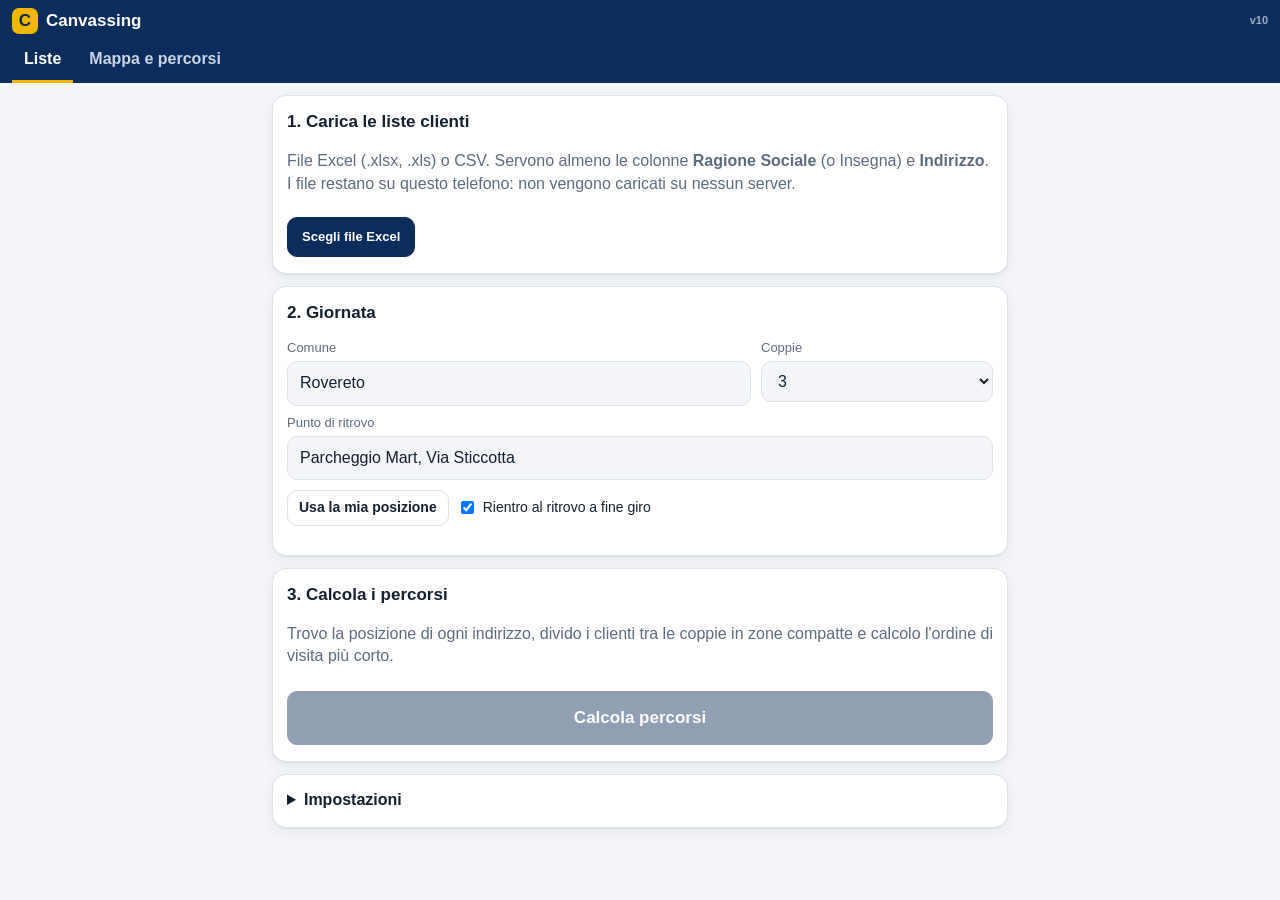
==== commit 401d828a: "v10: esiti tutti visibili, spunta sulle tappe fatte, cache posizioni limitata Co-Authored-By: Claude" ====
--- a/index.html
+++ b/index.html
@@ -13,11 +13,11 @@
 <link rel="apple-touch-icon" href="icon.png">
 <link rel="manifest" href="manifest.json">
 <link rel="stylesheet" href="vendor/leaflet.css">
-<link rel="stylesheet" href="app.css?v=9">
+<link rel="stylesheet" href="app.css?v=10">
 </head>
 <body>
 <header id="top">
-  <div class="brand"><span class="logo">C</span><span id="title">Canvassing</span><span style="margin-left:auto;font-size:11px;font-weight:600;opacity:.6">v9</span></div>
+  <div class="brand"><span class="logo">C</span><span id="title">Canvassing</span><span style="margin-left:auto;font-size:11px;font-weight:600;opacity:.6">v10</span></div>
   <nav id="tabs" class="tabs"></nav>
 </header>
 
@@ -92,6 +92,6 @@
 
 <script src="vendor/leaflet.js"></script>
 <script src="vendor/lz-string.min.js"></script>
-<script src="app.js?v=9"></script>
+<script src="app.js?v=10"></script>
 </body>
 </html>
--- a/app.css
+++ b/app.css
@@ -136,3 +136,11 @@
 .chip{font-size:13px;padding:4px 10px;border-radius:14px;background:var(--bg);border:1px solid var(--line)}
 .chip[data-e="Interessato"],.chip[data-e="Tessera / ordine fatto"]{border-color:var(--ok);color:var(--ok)}
 .chip[data-e="Non interessato"],.chip[data-e="Chiuso / cessato"]{border-color:var(--ko);color:var(--ko)}
+/* esiti: griglia 3×2, tutti visibili senza scorrere */
+.esiti{display:grid;grid-template-columns:repeat(3,1fr);gap:6px;overflow:visible;margin-right:0;padding-right:0}
+.esiti button{min-height:42px;padding:6px 4px;line-height:1.15;white-space:normal;text-align:center}
+/* tappe fatte: spunta sulla puntina */
+.pin{position:relative}
+.pin.done{opacity:.6}
+.pin.done::after{content:"✓";position:absolute;right:-6px;top:-6px;width:15px;height:15px;border-radius:50%;background:#6b7280;color:#fff;font:700 10px/15px -apple-system,sans-serif;text-align:center;border:1.5px solid #fff}
+.pin.done.pos::after{background:var(--ok)}
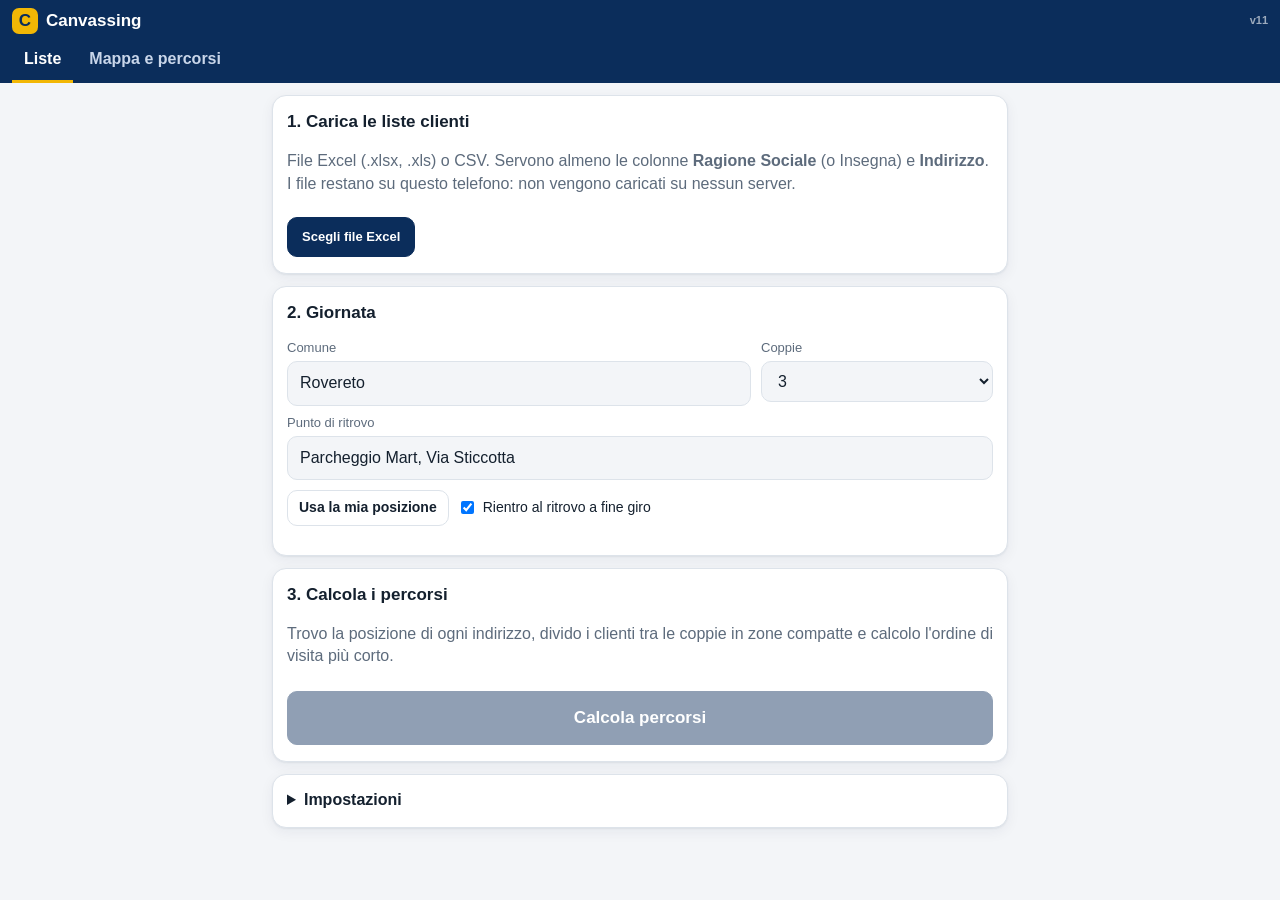
==== commit 4d723bf5: "v11: avviso quando un link già inviato non è più aggiornato, conteggi coppie aggiornati dopo uno spo" ====
--- a/index.html
+++ b/index.html
@@ -13,11 +13,11 @@
 <link rel="apple-touch-icon" href="icon.png">
 <link rel="manifest" href="manifest.json">
 <link rel="stylesheet" href="vendor/leaflet.css">
-<link rel="stylesheet" href="app.css?v=10">
+<link rel="stylesheet" href="app.css?v=11">
 </head>
 <body>
 <header id="top">
-  <div class="brand"><span class="logo">C</span><span id="title">Canvassing</span><span style="margin-left:auto;font-size:11px;font-weight:600;opacity:.6">v10</span></div>
+  <div class="brand"><span class="logo">C</span><span id="title">Canvassing</span><span style="margin-left:auto;font-size:11px;font-weight:600;opacity:.6">v11</span></div>
   <nav id="tabs" class="tabs"></nav>
 </header>
 
@@ -92,6 +92,6 @@
 
 <script src="vendor/leaflet.js"></script>
 <script src="vendor/lz-string.min.js"></script>
-<script src="app.js?v=10"></script>
+<script src="app.js?v=11"></script>
 </body>
 </html>
